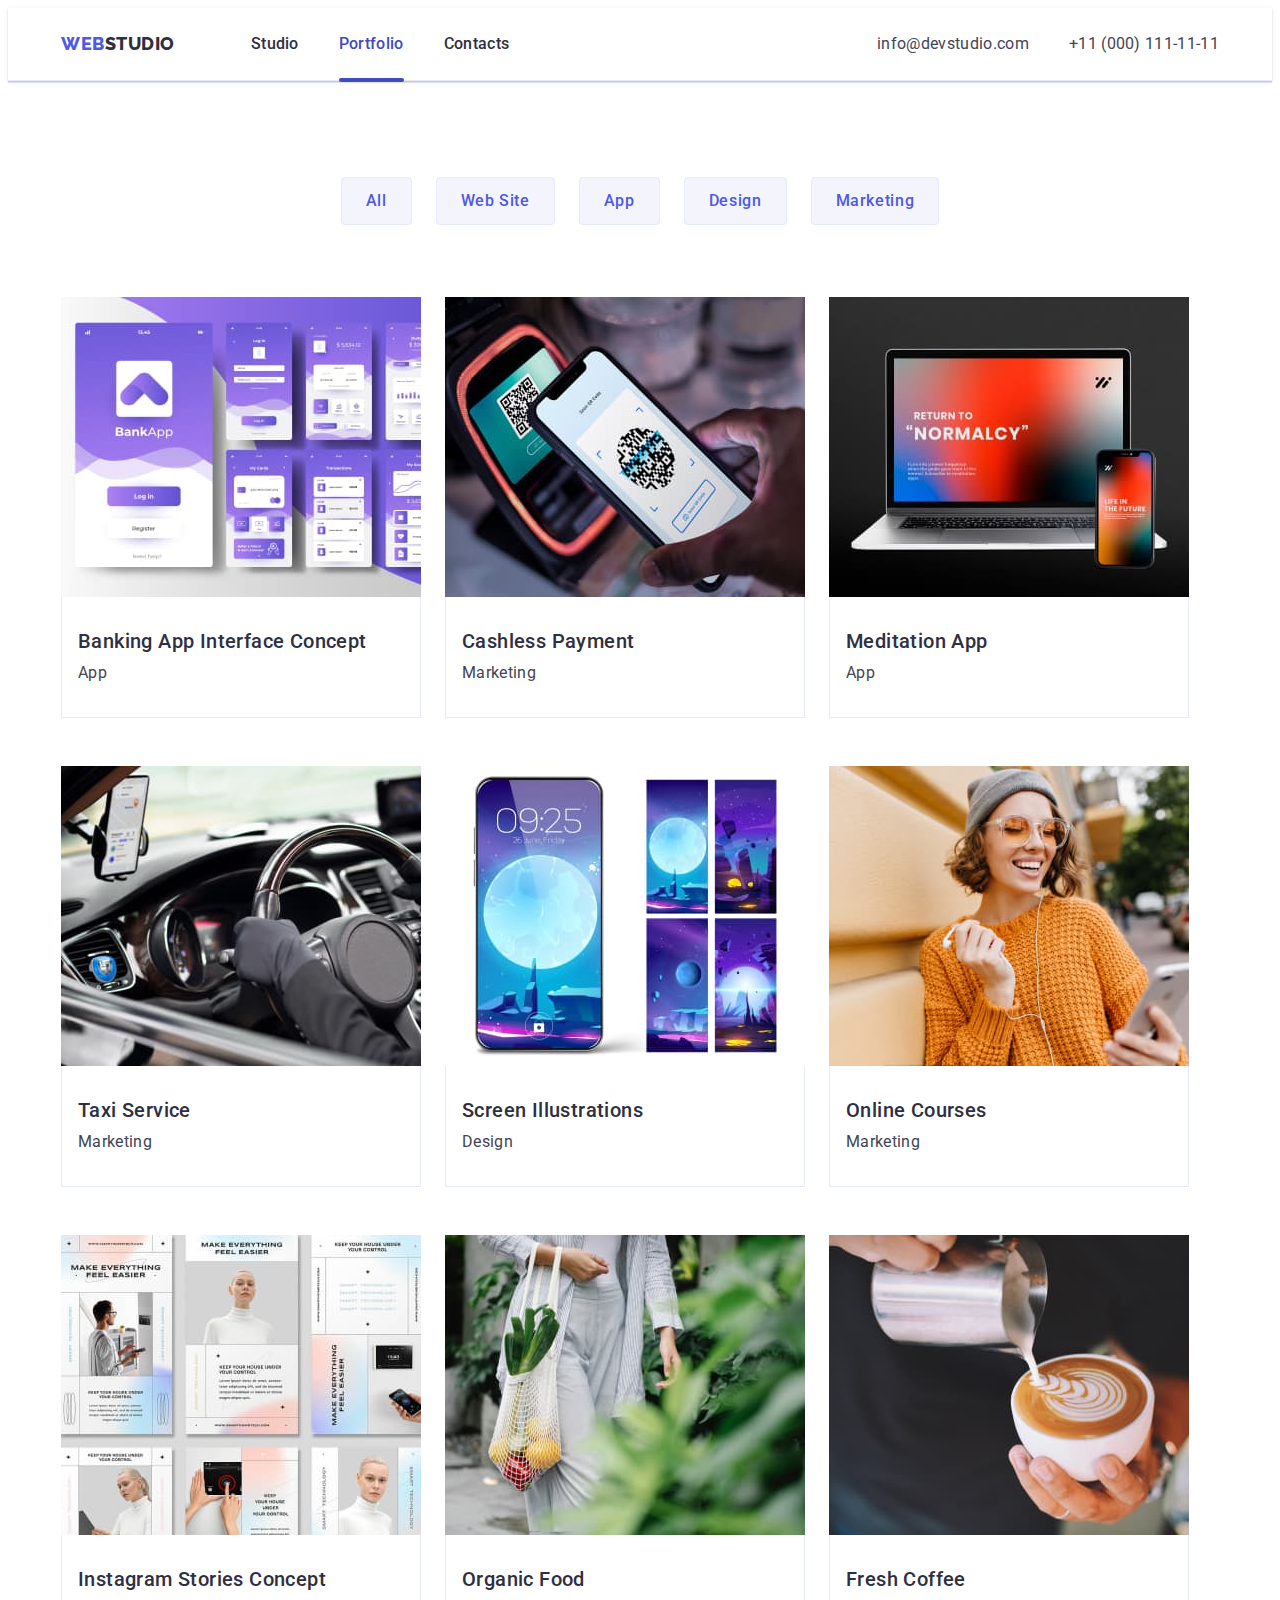
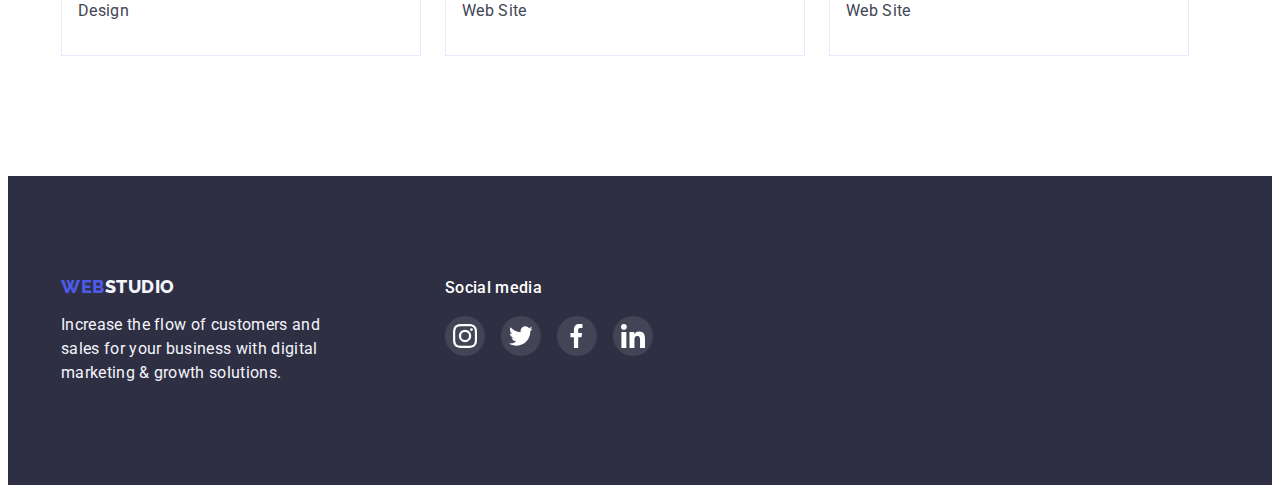
==== portfolio.html @ 13003988 "mod-6" ====
<!DOCTYPE html>
<html lang="en">

<head>
    <meta charset="UTF-8">
    <meta http-equiv="X-UA-Compatible" content="IE=edge">
    <meta name="viewport" content="width=device-width, initial-scale=1.0">
    <title>WebStudio</title>
    <link rel="preconnect" href="https://fonts.googleapis.com">
    <link rel="preconnect" href="https://fonts.gstatic.com" crossorigin>
    <link
        href="https://fonts.googleapis.com/css2?family=Raleway:wght@800&family=Roboto:wght@400;500;700;900&display=swap"
        rel="stylesheet" />
    <link rel="stylesheet" href="https://cdnjs.cloudflare.com/ajax/libs/modern-normalize/1.1.0/modern-normalize.min.css"
        integrity="sha512-wpPYUAdjBVSE4KJnH1VR1HeZfpl1ub8YT/NKx4PuQ5NmX2tKuGu6U/JRp5y+Y8XG2tV+wKQpNHVUX03MfMFn9Q=="
        crossorigin="anonymous" referrerpolicy="no-referrer" />
    <link rel="stylesheet" href="./css/styles.css" />
</head>

<body>
    <header class="header">
        <div class="container header-container">
            <nav class="header-navigation">
                <a href="./index.html" class="header-logo link">Web<span class="header-span">Studio</span></a>
                <ul class="header-list list">
                    <li class="header-item"><a class="header-link link" href="./index.html">Studio</a></li>
                    <li class="header-item"><a class="header-link link current" href="./portfolio.html">Portfolio</a></li>
                    <li class="header-item"><a class="header-link link" href="">Contacts</a></li>
                </ul>
            </nav>
            <address class="header-adress">
                <ul class="header-list list">
                    <li class="header-item">
                        <a class="header-contacts link" href="mailto:info@devstudio.com">info@devstudio.com</a>
                    </li>
                    <li class="header-item">
                        <a class="header-contacts link" href="tel:+110001111111">+11 (000) 111-11-11</a>
                    </li>
                </ul>
            </address>
        </div>
    </header>
    <main>
        <section class="works section">
            <div class="container">
                <h1 class="visually-hiden">Works</h1>
                <ul class="filter-list list">
                    <li class="filter-item">
                        <button class="filter-btn" type="button">All</button>
                    </li>
                    <li class="filter-item">
                        <button class="filter-btn" type="button">Web Site</button>
                    </li>
                    <li class="filter-item">
                        <button class="filter-btn" type="button">App</button>
                    </li>
                    <li class="filter-item">
                        <button class="filter-btn" type="button">Design</button>
                    </li>
                    <li class="filter-item">
                        <button class="filter-btn" type="button">Marketing</button>
                    </li>
                </ul>
                <ul class="works-list list">
                    <li class="filter-item">
                        <a href="" class="works-link link">
                            <div class="works-cover-wrap">  
                                <img src="./images/banking-app.jpg" alt="banking-app" width="360" height="300">
                                <p class="works-cover-text">
                                    14 Stylish and User-Friendly App Design 
                                    Concepts · Task Manager App · Calorie 
                                    Tracker App · Exotic Fruit Ecommerce 
                                    App ·Cloud Storage App
                                </p>
                            </div>
                            <div class="information-container">
                                <h2 class="works-top-text">Banking App Interface Concept</h2>
                                <p class="works-text">App</p>
                            </div>
                        </a>
                    </li>
                    <li class="filter-item">
                        <a href="" class="works-link link">
                            <div class="works-cover-wrap">
                                <img src="./images/cashless-payment.jpg" alt="cashless-payment" width="360" height="300">
                                <p class="works-cover-text">
                                    14 Stylish and User-Friendly App Design
                                    Concepts · Task Manager App · Calorie
                                    Tracker App · Exotic Fruit Ecommerce
                                    App ·Cloud Storage App
                                </p>
                            </div>
                            <div class="information-container">
                                <h2 class="works-top-text">Cashless Payment</h2>
                                <p class="works-text">Marketing</p>
                            </div>
                        </a>
                    </li>
                    <li class="filter-item">
                        <a href="" class="works-link link">
                            <div class="works-cover-wrap">
                                <img src="./images/meditation-app.jpg" alt="meditation-app" width="360" height="300">
                                <p class="works-cover-text">
                                    14 Stylish and User-Friendly App Design
                                    Concepts · Task Manager App · Calorie
                                    Tracker App · Exotic Fruit Ecommerce
                                    App ·Cloud Storage App
                                </p>
                            </div>
                            <div class="information-container">
                                <h2 class="works-top-text">Meditation App</h2>
                                <p class="works-text">App</p>
                            </div>
                        </a>
                    </li>
                    <li class="filter-item">
                        <a href="" class="works-link link">
                            <div class="works-cover-wrap">
                                <img src="./images/taxi-service.jpg" alt="taxi-service" width="360" height="300">
                                <p class="works-cover-text">
                                    14 Stylish and User-Friendly App Design
                                    Concepts · Task Manager App · Calorie
                                    Tracker App · Exotic Fruit Ecommerce
                                    App ·Cloud Storage App
                                </p>
                            </div>
                            <div class="information-container">
                                <h2 class="works-top-text">Taxi Service</h2>
                                <p class="works-text">Marketing</p>
                            </div>
                        </a>
                    </li>
                    <li class="filter-item">
                        <a href="" class="works-link link">
                            <div class="works-cover-wrap">
                                <img src="./images/screen-illustrations.jpg" alt="screen-illustrations" width="360"
                                    height="300">
                                <p class="works-cover-text">
                                    14 Stylish and User-Friendly App Design
                                    Concepts · Task Manager App · Calorie
                                    Tracker App · Exotic Fruit Ecommerce
                                    App ·Cloud Storage App
                                </p>
                            </div>
                            <div class="information-container">
                                <h2 class="works-top-text">Screen Illustrations</h2>
                                <p class="works-text">Design</p>
                            </div>
                        </a>
                    </li>
                    <li class="filter-item">
                        <a href="" class="works-link link">
                            <div class="works-cover-wrap">
                                <img src="./images/online-courses.jpg" alt="online-courses" width="360" height="300">
                                <p class="works-cover-text">
                                    14 Stylish and User-Friendly App Design
                                    Concepts · Task Manager App · Calorie
                                    Tracker App · Exotic Fruit Ecommerce
                                    App ·Cloud Storage App
                                </p>
                            </div>
                            <div class="information-container">
                                <h2 class="works-top-text">Online Courses</h2>
                                <p class="works-text">Marketing</p>
                            </div>
                        </a>
                    </li>
                    <li class="filter-item">
                        <a href="" class="works-link link">
                            <div class="works-cover-wrap">
                                <img src="./images/instagram-stories.jpg" alt="instagram-stories" width="360" height="300">
                                <p class="works-cover-text">
                                    14 Stylish and User-Friendly App Design
                                    Concepts · Task Manager App · Calorie
                                    Tracker App · Exotic Fruit Ecommerce
                                    App ·Cloud Storage App
                                </p>
                            </div>
                            <div class="information-container">
                                <h2 class="works-top-text">Instagram Stories Concept</h2>
                                <p class="works-text">Design</p>
                            </div>
                        </a>
                    </li>
                    <li class="filter-item">
                        <a href="" class="works-link link">
                            <div class="works-cover-wrap">
                                <img src="./images/organic-food.jpg" alt="organic-food" width="360" height="300">
                                <p class="works-cover-text">
                                    14 Stylish and User-Friendly App Design
                                    Concepts · Task Manager App · Calorie
                                    Tracker App · Exotic Fruit Ecommerce
                                    App ·Cloud Storage App
                                </p>
                            </div>
                            <div class="information-container">
                                <h2 class="works-top-text">Organic Food</h2>
                                <p class="works-text">Web Site</p>
                            </div>
                        </a>
                    </li>
                    <li class="filter-item">
                        <a href="" class="works-link link">
                            <div class="works-cover-wrap">
                                <img src="./images/fresh-coffee.jpg" alt="fresh-coffee" width="360" height="300">
                                <p class="works-cover-text">
                                    14 Stylish and User-Friendly App Design
                                    Concepts · Task Manager App · Calorie
                                    Tracker App · Exotic Fruit Ecommerce
                                    App ·Cloud Storage App
                                </p>
                            </div>
                            <div class="information-container">
                                <h2 class="works-top-text">Fresh Coffee</h2>
                                <p class="works-text">Web Site</p>
                            </div>
                        </a>
                    </li>
                </ul>
            </div>
        </section>
    </main>
    <footer class="footer">
        <div class="container footer-container">
            <div class="footer-information">
                <a href="./index.html" class="footer-logo link">Web<span class="footer-span">Studio</span></a>
                <p class="footer-text">
                    Increase the flow of customers and sales for your business with digital marketing & growth solutions.
                </p>
            </div>
                <div class="footer-container-soc">
                    <h3 class="footer-top-text">
                        Social media
                    </h3>
                    <ul class="footer-soc-list list">
                        <li class="footer-soc-item">
                            <a class="footer-soc-link link" href>
                                <svg class="footer-soc-icon" width="24" height="24">
                                    <use href="./images/icons.svg#icon-instagram"></use>
                                </svg>
                            </a>
                        </li>
                        <li class="footer-soc-item">
                            <a class="footer-soc-link link" href>
                                <svg class="footer-soc-icon" width="24" height="24">
                                    <use href="./images/icons.svg#icon-twitter"></use>
                                </svg>
                            </a>
                        </li>
                        <li class="footer-soc-item">
                            <a class="footer-soc-link link" href>
                                <svg class="footer-soc-icon" width="24" height="24">
                                    <use href="./images/icons.svg#icon-facebook"></use>
                                </svg>
                            </a>
                        </li>
                        <li class="footer-soc-item">
                            <a class="footer-soc-link link" href>
                                <svg class="footer-soc-icon" width="24" height="24">
                                    <use href="./images/icons.svg#icon-linkedin"></use>
                                </svg>
                            </a>
                        </li>
                    </ul>
                </div>
        </div>
    </footer>
</body>

</html>
---- css/styles.css ----
:root {
    --color-iris: #4d5ae5;
    --color-ocean: #404bbf;
    --color-navy-blue: #2e2f42;
    --color-green: #31d0aa;
    --color-slate: #434455;
    --color-light-slate: #8e8f99;
    --color-cornflower: #e7e9fc;
    --color-cloud: #f4f4fd;
    --color-navy-blue-modal: #2e2f42;
    --color-grey: #2e2f42;
    --color-white: #ffffff;
    --color-dairy: #fcfcfc;
}

p,
h1,
h2,
h3,
h5,
h6,
ul {
    margin: 0;
}

ul {
    margin: 0;
    padding-left: 0;
}

button {
    cursor: pointer;
}

address {
    font-style: normal;
}

body {
    font-family: 'Roboto', sans-serif;
    color: #434455;
    background-color: #FFFFFF;
}

.list {
    list-style: none;
}

.link {
    text-decoration: none;
}

.container {
    width: 1158px;
    padding-left: 15px;
    padding-right: 15px;
    margin: 0 auto;
}

img {
    display: block;
    max-width: 100%;
    height: auto;
}

.section {
    padding-top: 120px;
    padding-bottom: 120px;
}

.visually-hiden {
    position: absolute;
    white-space: nowrap;
    width: 1px;
    height: 1px;
    overflow: hidden;
    border: 0;
    padding: 0;
    clip: rect(0 0 0 0);
    clip-path: inset(50%);
    margin: -1px;
}


/*-----------------HEADER----------*/

.header {
    background-color: #ffffff;
    padding-top: 24px;
    padding-bottom: 24px;
    border-bottom: 1px solid #e7e9fc;
    box-shadow: 0px 2px 1px rgba(46, 47, 66, 0.08),
        0px 1px 1px rgba(46, 47, 66, 0.16),
        0px 1px 6px rgba(46, 47, 66, 0.08);

}

.header-container {
    display: flex;
    align-items: center;
    justify-content: space-between;
}

.header-navigation {
    display: flex;
    align-items: center;
    justify-content: space-between;
}

.header-logo {
    font-family: 'Raleway', sans-serif;
    font-style: normal;
    font-weight: 800;
    font-size: 18px;
    line-height: 1.17;
    letter-spacing: 0.03em;
    color: #4D5AE5;
    text-transform: uppercase;
    margin-right: 76px
}

.header-span {
    font-family: 'Raleway';
    font-style: normal;
    font-weight: 800;
    font-size: 18px;
    line-height: 1.16;
    letter-spacing: 0.03em;
    color: #2E2F42;
    text-transform: uppercase;
}

.header-list {
    display: flex;
    gap: 40px;
}

.header-item {}


.header-link {
    font-family: 'Roboto';
    font-weight: 500;
    font-size: 16px;
    line-height: 1.5;
    letter-spacing: 0.02em;
    color: #2E2F42;
    transition: color 250ms cubic-bezier(0.4, 0, 0.2, 1);
}

.header-link:hover {
    color: #404bbf;
}

.header-link:focus {
    color: #404bbf;
}


.header-adress {
    font-style: normal;
}

.header-contacts {
    font-style: normal;
    font-weight: 400;
    font-size: 16px;
    line-height: 1.5;
    letter-spacing: 0.02em;
    color: #434455;
    transition: color 250ms cubic-bezier(0.4, 0, 0.2, 1);
}

.header-contacts:hover {
    color: #404bbf;
}

.header-contacts:focus {
    color: #404bbf;
}

.current {
    position: relative;
    color: #404bbf;
}

.current::after {
    content: '';
    position: absolute;
    left: 0;
    top: 44px;
    width: 100%;
    height: 4px;
    border-radius: 2px;
    background-color: #404BBF;

}

/*-------------Hero--------------*/
.hero {
    margin: 0 auto;
    padding-top: 0;
    padding-bottom: 0;
    max-width: 1440px;
    background: #2E2F42;
    background-image: linear-gradient(rgba(46, 47, 66, 0.7),
            rgba(46, 47, 66, 0.7)),
        url(../images/hero-bg.jpg);
    background-repeat: no-repeat;
    background-position: center;
    background-size: cover;
    padding-top: 188px;
    padding-bottom: 188px;
    text-align: center;

}

.hero-container {}

.hero-title {
    font-weight: 700;
    font-size: 56px;
    line-height: 1.07;
    text-align: center;
    margin: 0 auto;
    letter-spacing: 0.02em;
    color: #FFFFFF;
    margin-bottom: 48px;
    max-width: 496px;
}

.hero-btn {
    width: 169px;
    height: 56px;
    font-family: 'Roboto', sans-serif;
    font-weight: 500;
    font-size: 16px;
    line-height: 1.50;
    letter-spacing: 0.04em;
    color: #FFFFFF;
    background: #4D5AE5;
    box-shadow: 0px 4px 4px rgba(0, 0, 0, 0.15);
    border-radius: 4px;
    border: none;
    transition: background-color 250ms cubic-bezier(0.4, 0, 0.2, 1), color 250ms cubic-bezier(0.4, 0, 0.2, 1);
}

.hero-btn:is(:hover, :focus) {
    background-color: #404BBF;
}

.hero-btn:focus {
    background-color: #404BBF;
}

/*-------------Priority------------*/
.priority {
    padding-bottom: 0;
}

.priority-list {
    display: flex;
    gap: 24px;
    margin: 0 auto;
}

.priority-item {
    width: calc((100% - 72px) / 4);

}

.priority-icon {
    display: flex;
    justify-content: center;
    align-items: center;
    width: 264px;
    height: 112px;
    background-color: #F4F4FD;
}

.priority-top-text {
    font-weight: 500;
    font-size: 20px;
    line-height: 1.2;
    letter-spacing: 0.02em;
    color: #2E2F42;
    margin-top: 8px;
    margin-bottom: 8px;
}

.priority-text {
    font-weight: 400;
    font-size: 16px;
    line-height: 1.5;
    letter-spacing: 0.02em;
    color: #434455;
}

/*----------About----------*/
.about {
    background: white;
}

.about section {
    padding-top: 0px;
}

.about-list {
    display: flex;
    gap: 24px;
}

.about-subtitle {
    font-weight: 700;
    font-size: 36px;
    line-height: 1.1;
    text-align: center;
    letter-spacing: 0.02em;
    text-transform: capitalize;
    color: #2E2F42;
    margin-bottom: 72px;
}

/*----------------Team----------*/
.team {
    background-color: #F4F4FD
}

.team-subtitle {
    font-weight: 700;
    font-size: 36px;
    line-height: 1.11;
    letter-spacing: 0.02em;
    text-align: center;
    text-transform: capitalize;
    color: #2E2F42;
    margin-bottom: 72px;
}

.team-list {
    display: flex;
    gap: 24px;
}

.team-item {
    background-color: #FFFFFF;
    width: calc((100% - 72px) / 4);
    border-radius: 4px;
}

.team-container {
    padding: 32px 16px;
}

.team-top-text {
    font-weight: 500;
    font-size: 20px;
    line-height: 1.2;
    letter-spacing: 0.02em;
    background-color: #FFFFFF;
    color: #2E2F42;
    margin-bottom: 8px;
    text-align: center;
}

.team-text {
    font-weight: 400;
    font-size: 16px;
    line-height: 1.5;
    letter-spacing: 0.02em;
    color: #434455;
    text-align: center;
    margin-bottom: 8px;
}

.workers-soc-list {
    display: flex;
    justify-content: center;
    gap: 24px;
}

.workers-soc-item {
    width: 40px;
    height: 40px;
}

.workers-soc-link {
    width: 100%;
    height: 100%;
    border-radius: 50%;
    background-color: #4D5AE5;
    display: flex;
    align-items: center;
    justify-content: center;
    transition: background-color 250ms cubic-bezier(0.4, 0, 0.2, 1);
}

.workers-soc-icon {
    fill: #FFFFFF;
}

.workers-soc-link:hover {
    background-color: #404BBF;
}

.workers-soc-link:focus {
    background-color: #404BBF;
}

/*-------------Client---------*/

.client-container {}

.client-subtitle {
    font-size: 36px;
    line-height: 1.11;
    text-align: center;
    letter-spacing: 0.02em;
    text-transform: capitalize;
    color: var(--color-grey);
    margin-bottom: 72px;
}

.client-list {
    display: flex;
    justify-content: center;
    gap: 24px;
}

.client-item {
    min-width: 168px;
    min-height: 88px;
}

.client-soc-link {
    width: 100%;
    height: 100%;
    border-radius: 4px;
    border: 1px solid #8E8F99;
    background-color: transparent;
    display: flex;
    align-items: center;
    justify-content: center;
    transition: border 250ms cubic-bezier(0.4, 0, 0.2, 1);
}

.client-soc-icon {
    fill: #8E8F99;
    transition: fill 250ms cubic-bezier(0.4, 0, 0.2, 1);
}

.client-soc-link:hover {
    border-color: var(--color-ocean);

}

.client-soc-link:hover>.client-soc-icon {
    fill: var(--color-ocean);
}

.client-soc-link:focus {
    width: 100%;
    height: 100%;
    border: 1px solid var(--color-ocean);
    border-radius: 4px;
}

.client-soc-link:focus>.client-soc-icon {
    fill: var(--color-ocean);
}

/*---------Filter------------*/
.filter {}

.filter-item {
    position: relative;
}

.filter-list {
    display: flex;
    margin-bottom: 72px;
    justify-content: center;
    gap: 24px;
}

.filter-btn {
    height: 48px;
    font-family: 'Roboto', sans-serif;
    font-weight: 500;
    font-size: 16px;
    line-height: 1.5;
    display: flex;
    align-items: center;
    text-align: center;
    letter-spacing: 0.04em;
    color: var(--color-iris);
    background-color: #F4F4FD;
    cursor: pointer;
    background: #f4f4fd;
    border: 1px solid #E7E9FC;
    border-radius: 4px;
    padding: 12px 24px;
    transition: background-color 250ms cubic-bezier(0.4, 0, 0.2, 1), color 250ms cubic-bezier(0.4, 0, 0.2, 1), box-shadow 250ms cubic-bezier(0.4, 0, 0.2, 1), border-color 250ms cubic-bezier(0.4, 0, 0.2, 1)
}

.filter-btn:hover {
    color: #FFFFFF;
    background-color: #404BBF;
    box-shadow: 0px 3px 1px rgba(0, 0, 0, 0.1),
        0px 2px 1px rgba(0, 0, 0, 0.08),
        0px 2px 2px rgba(0, 0, 0, 0.12);
    border-color: transparent;
}

.filter-btn:focus {
    color: #FFFFFF;
    background-color: #404BBF;
    box-shadow: 0px 3px 1px rgba(0, 0, 0, 0.1),
        0px 2px 1px rgba(0, 0, 0, 0.08),
        0px 2px 2px rgba(0, 0, 0, 0.12);
    border-color: transparent;
}

/*----------Works------------*/

.works {
    padding-top: 96px;
    padding-bottom: 120px;
}

.works-list {
    display: flex;
    flex-wrap: wrap;
    gap: 48px 24px;
}

.information-container {
    border: 1px solid #E7E9FC;
    padding-top: 32px;
    padding-bottom: 32px;
    padding-left: 16px;
    padding-right: 16px;
    border-top: none;
}

.works-top-text {
    font-weight: 500;
    font-size: 20px;
    line-height: 1.2;
    letter-spacing: 0.02em;
    color: #2E2F42;
    margin-bottom: 8px;
}

.works-text {
    font-weight: 400;
    font-size: 16px;
    line-height: 1.5;
    letter-spacing: 0.02em;
    color: #434455;
}

.works-cover-wrap {
    position: relative;
    overflow: hidden;
}

.works-cover-text {
    position: absolute;
    top: 0;
    font-family: 'Roboto';
    font-style: normal;
    font-size: 16px;
    font-weight: 400;
    color: #F4F4FD;
    background-color: #4D5AE5;
    line-height: 1.50;
    letter-spacing: 0.02em;
    padding: 40px;
    height: 100%;
    transform: translateY(100%);
    transition: transform 250ms cubic-bezier(0.4, 0, 0.2, 1);
}

.works-link {
    text-decoration: none;
    display: block;
    transition: box-shadow 250ms cubic-bezier(0.4, 0, 0.2, 1);
}

.works-link:hover .works-cover-text {
    transform: translate(0);
}

.works-link:hover {
    box-shadow: 0px 1px 6px rgba(46, 47, 66, 0.08), 0px 1px 1px rgba(46, 47, 66, 0.16), 0px 2px 1px rgba(46, 47, 66, 0.08);
}

.works-link:focus .works-cover-text {
    transform: translate(0);
}

.works-link:focus {
    box-shadow: 0px 1px 6px rgba(46, 47, 66, 0.08), 0px 1px 1px rgba(46, 47, 66, 0.16), 0px 2px 1px rgba(46, 47, 66, 0.08);
}


/*-------------Footer----------*/
.footer {
    background: #2E2F42;
    padding-top: 100px;
    padding-bottom: 100px;
}

.footer-container {
    display: flex;
    align-items: baseline;
    justify-content: flex-start;
}

.footer-logo {
    font-family: 'Raleway', sans-serif;
    font-style: normal;
    font-weight: 800;
    font-size: 18px;
    line-height: 1.17;
    letter-spacing: 0.03em;
    text-transform: uppercase;
    color: #4D5AE5;
    margin-bottom: 16px;
}

.footer-span {
    font-family: 'Raleway';
    font-style: normal;
    font-weight: 800;
    font-size: 18px;
    line-height: 1.17;
    letter-spacing: 0.03em;
    color: #F4F4FD;
}

.footer-text {
    font-family: 'Roboto';
    font-style: normal;
    font-weight: 400;
    font-size: 16px;
    line-height: 1.5;
    letter-spacing: 0.02em;
    color: #F4F4FD;
    width: 264px;
    margin-top: 16px;
}

.footer-container-soc {

    margin-left: 120px;
}

.footer-top-text {
    font-weight: 500;
    font-size: 16px;
    line-height: 1.50;
    letter-spacing: 0.02em;
    color: #FFFFFF;
    margin-bottom: 16px;
}

.footer-soc-list {
    display: flex;
    justify-content: center;
    gap: 16px;
}

.footer-soc-item {
    width: 40px;
    height: 40px;
}

.footer-soc-link {
    width: 100%;
    height: 100%;
    border-radius: 50%;
    background-color: #434455;
    display: flex;
    align-items: center;
    justify-content: center;
    transition: background-color 250ms cubic-bezier(0.4, 0, 0.2, 1);
}

.footer-soc-icon {
    fill: #FFFFFF;
}

.footer-soc-link:hover {
    background-color: var(--color-green);
}

.footer-soc-link:focus {
    background-color: var(--color-green);
}

.backdrop {
    position: fixed;
    top: 0;
    width: 100%;
    height: 100%;
    background: rgba(46, 47, 66, 0.4);
    transition: opacity 250ms cubic-bezier(0.4, 0, 0.2, 1), visibility 250ms cubic-bezier(0.4, 0, 0.2, 1);
}

.modal {
    width: 408px;
    min-height: 576px;
    background: #FCFCFC;
    border-radius: 4px;
    position: absolute;
    top: 50%;
    left: 50%;
    transform: translate(-50%, -50%) scale(1);
    transition: transform 250ms cubic-bezier(0.4, 0, 0.2, 1);
    padding: 24px;
}

.backdrop.is-hidden .modal {
    transform: translate(-50%, -50%) scale(0);

}

.modal-close-btn {
    width: 24px;
    height: 24px;
    background-color: #E7E9FC;
    border-radius: 50%;
    border: 1px solid rgba(0, 0, 0, 0.1);
    display: flex;
    align-items: center;
    justify-content: center;
    margin-left: auto;
    transition: background-color 250ms cubic-bezier(0.4, 0, 0.2, 1), fill 250ms cubic-bezier(0.4, 0, 0.2, 1);
}

.modal-close-btn:hover {
    background-color: var(--color-ocean);
    fill: #FFFFFF;
}

.modal-close-btn:focus {
    background-color: var(--color-ocean);
    fill: #FFFFFF;
}

.is-hidden {
    opacity: 0;
    visibility: hidden;
    pointer-events: none;
}
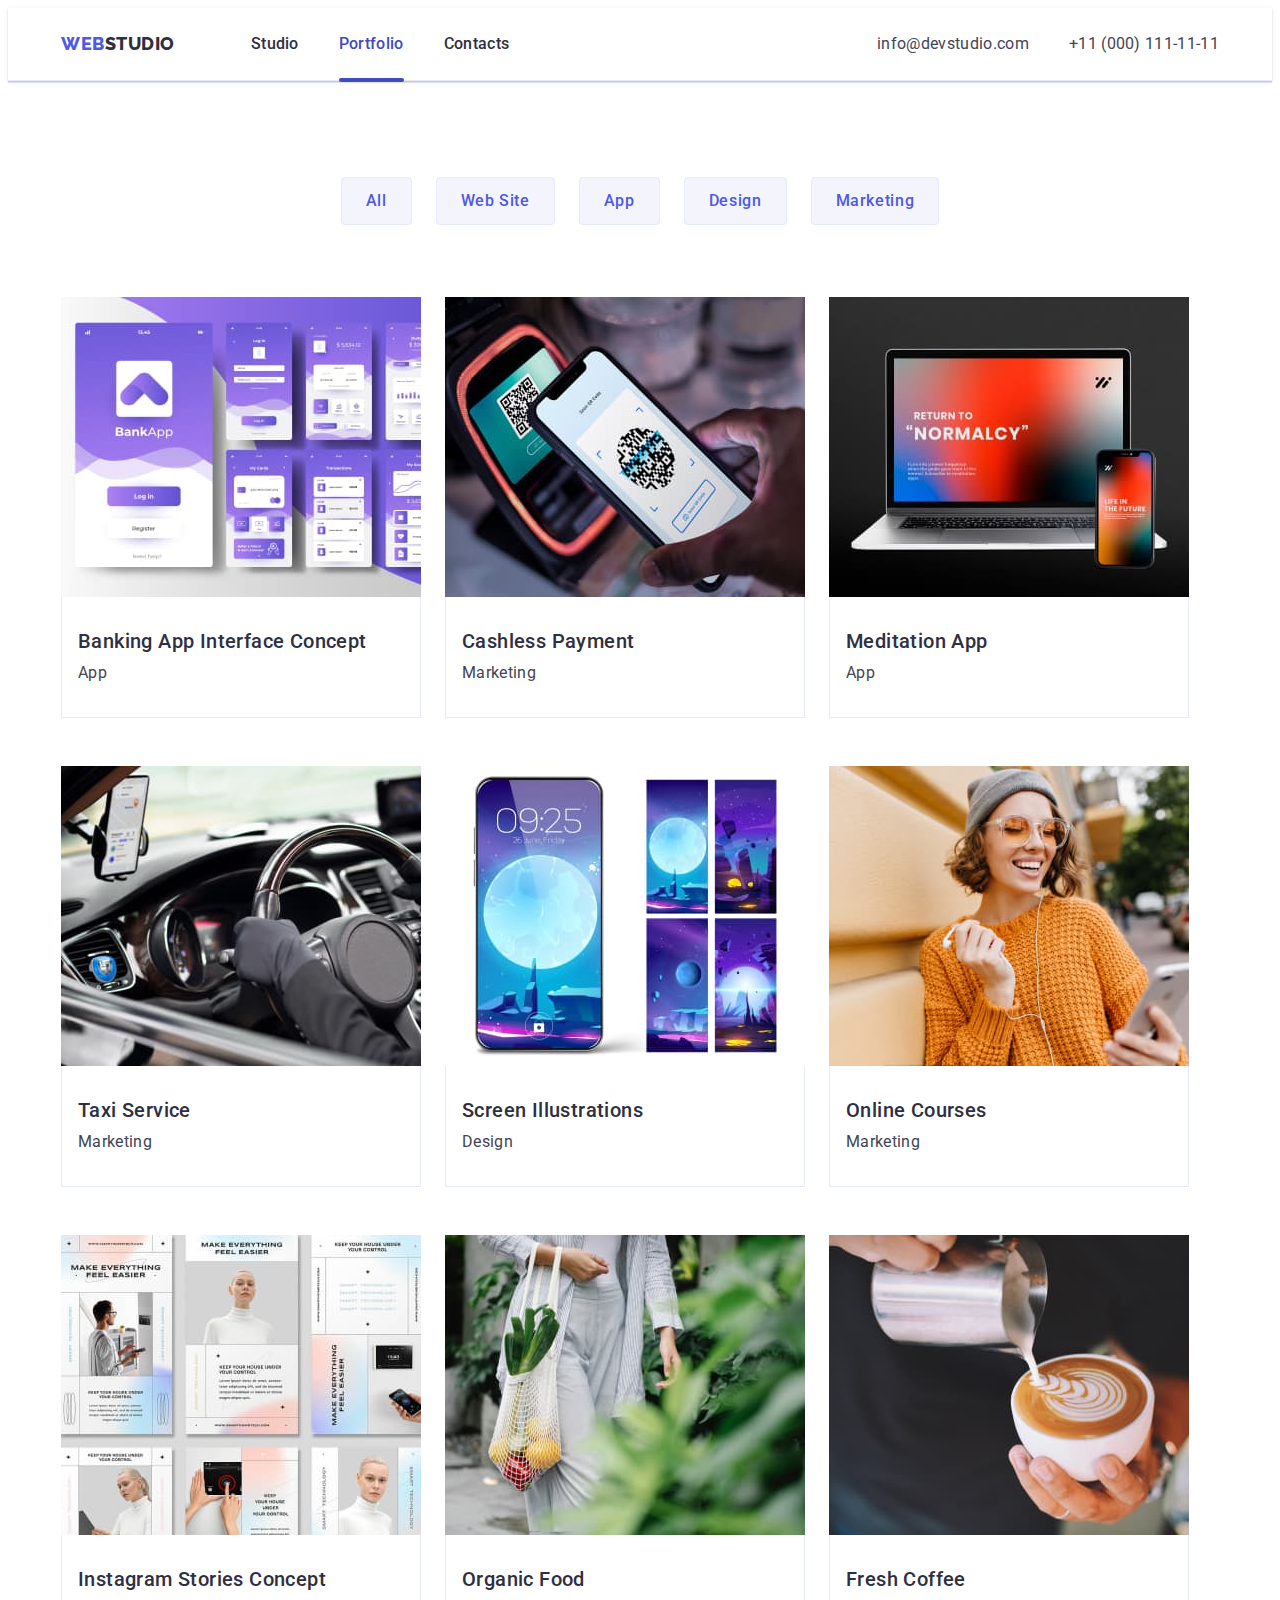
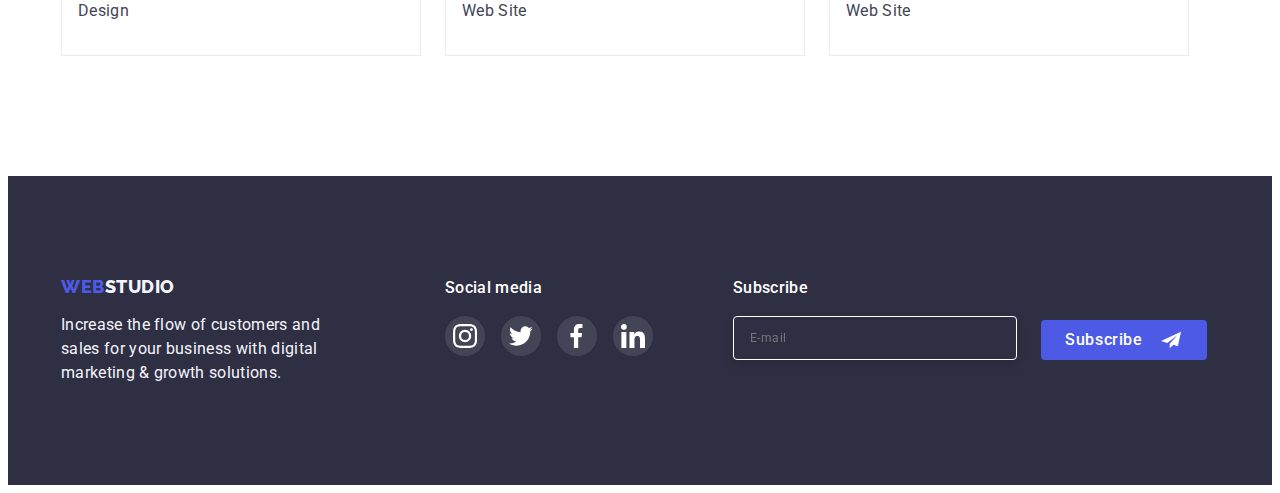
==== commit 01c6d0bc: "mod-6" ====
--- a/portfolio.html
+++ b/portfolio.html
@@ -263,6 +263,23 @@
                         </li>
                     </ul>
                 </div>
+                <div class="email-input">
+                    <form class="email-form">
+                        <div class="email-modal-field">
+                            <p class="subscribe-title">Subscribe</p>
+                            <div class="subscribe-input-wrap">
+                                <input type="subscribe" name="subscribe" id="subscribe" class="subscribe-modal-input"
+                                    placeholder="E-mail" required />
+                            </div>
+                        </div>
+                        <button class="email-footer-btn" type="submit">Subscribe
+                            <svg class="plane-icon" width="24" height="20">
+                                <use href="./images/icons.svg#icon-telega"></use>
+                            </svg>
+                        </button>
+                    </form>
+                </div>
+            </div>    
         </div>
     </footer>
 </body>
--- a/css/styles.css
+++ b/css/styles.css
@@ -699,6 +699,73 @@
 .footer-soc-link:focus {
     background-color: var(--color-green);
 }
+.email-input{
+    margin-left: 80px;
+}
+.email-form{
+    display: flex;
+    align-items: flex-end;
+    justify-content: center;
+}
+.subscribe-title{
+    font-family: 'Roboto';
+    font-style: normal;
+    font-weight: 500;
+    font-size: 16px;
+    line-height: 1.50;
+    letter-spacing: 0.02em;
+    color: #FFFFFF;
+    margin-bottom: 16px;
+}
+.subscribe-input-wrap{
+    color: #FFFFFF;
+}
+.subscribe-modal-input{
+    height: 40px;
+    width: 264px;
+    border: 1px solid #ffffff;
+    filter: drop-shadow(0px 4px 4px rgba(0, 0, 0, 0.15));
+    border-radius: 4px;
+    background: #2E2F42;
+    font-family: 'Roboto';
+    font-style: normal;
+    font-weight: 400;
+    font-size: 12px;
+    line-height: 2;
+    display: flex;
+    align-items: center;
+    letter-spacing: 0.04em;
+    color: #FFFFFF;
+    padding-left: 16px;
+}
+.email-footer-btn{
+    height: 40px;
+    min-width: 165px;
+    display: flex;
+    flex-direction: row;
+    justify-content: center;
+    align-items: center;
+    background: #4d5ae5;
+    border-radius: 4px;
+    margin-left: 24px;
+    font-family: 'Roboto';
+    font-style: normal;
+    font-weight: 500;
+    font-size: 16px;
+    line-height: 1.50;
+    display: flex;
+    align-items: center;
+    text-align: center;
+    letter-spacing: 0.04em;
+    color: #FFFFFF;
+    gap: 16px;
+    padding-left: 24px;
+    padding-right: 24px;
+    border: none;
+}
+.plane-icon{
+    fill: #ffffff;
+}
 
 .backdrop {
     position: fixed;
@@ -708,7 +775,7 @@
     background: rgba(46, 47, 66, 0.4);
     transition: opacity 250ms cubic-bezier(0.4, 0, 0.2, 1), visibility 250ms cubic-bezier(0.4, 0, 0.2, 1);
 }
-
+/*---------------Modal------------*/
 .modal {
     width: 408px;
     min-height: 576px;
@@ -754,4 +821,148 @@
     opacity: 0;
     visibility: hidden;
     pointer-events: none;
-}+}
+.modal-tittle{
+    font-weight: 500;
+    font-size: 16px;
+    line-height: 1.50;
+    text-align: center;
+    letter-spacing: 0.02em;
+    color: #2E2F42;
+    margin-top: 24px;
+}
+.input-wrap{
+    position: relative;
+}
+.modal-input{
+    width: 360px;
+    height: 40px;
+    border: 1px solid #2E2F42;
+    border-radius: 4px;
+    outline: transparent;
+    padding-left: 38px;
+    font-weight: 400;
+    font-size: 12px;
+    line-height: 1.17;
+    letter-spacing: 0.04em;
+    color: #2e2f42;
+}
+.modal-form{
+    display: flex;
+    flex-direction: column;
+    align-items: center;
+}
+.modal-input:focus{
+    border-color: #4D5AE5;
+}
+.modal-input:focus + .modal-icon {
+    fill: #4D5AE5;
+}
+.modal-textarea:focus{
+    border-color: #4D5AE5;
+}
+.modal-icon{
+    position: absolute;
+    left: 16px;
+    top: 50%;
+    transform: translateY(-50%);
+}
+.modal-label{
+    display: inline-block;
+    font-weight: 400;
+    font-size: 12px;
+    line-height: 1.17px;
+    letter-spacing: 0.04em;
+    color: #8E8F99;
+    margin-bottom: 4px;
+}
+.modal-label span {
+    display: block;
+    margin-top: 16px;
+    cursor: pointer;
+}
+.modal-textarea{
+    width: 360px;
+    height: 120px;
+    border: 1px solid #2E2F42;
+    border-radius: 4px;
+    outline: transparent;
+    font-weight: 400;
+    font-size: 12px;
+    line-height: 1.16;
+    letter-spacing: 0.04em;
+    color: #2e2f42;
+    padding-top: 8px;
+    padding-left: 16px;
+    resize: none;
+}
+.modal-btn{
+    width: 169px;
+    height: 56px;
+    font-family: 'Roboto';
+    font-style: normal;
+    font-weight: 500;
+    font-size: 16px;
+    line-height: 1.5;
+    display: flex;
+    align-items: center;
+    justify-content: center;
+    text-align: center;
+    letter-spacing: 0.04em;
+    color: #FFFFFF;
+    flex: none;
+    order: 0;
+    flex-grow: 0;
+    background-color: #4D5AE5;
+    box-shadow: 0px 4px 4px rgba(0, 0, 0, 0.15);
+    border-radius: 4px;
+    border-color: transparent;
+    margin-top: 16px;
+    transition: background-color 250ms cubic-bezier(0.4, 0, 0.2, 1);
+}
+.check-text{
+    width: 338px;
+    height: 16px;
+    font-weight: 400;
+    font-size: 12px;
+    line-height: 1.16px;
+    letter-spacing: 0.04em;
+    color: #8E8F99;
+    order: 1;
+    display: flex;
+    align-items: center;
+    margin-top: 16px;
+}
+.check-text span{
+    width: 16px;
+    height: 16px;
+    border: 1px solid #2E2F42;
+    border-radius: 2px;
+    margin-right: 8px;
+    display: flex;
+    align-items: center;
+    justify-content: center;
+    fill: transparent;
+}
+.input-check:checked + .check-text span {
+    background-color: #404BBF;
+    border: none;
+    fill: #F4F4FD;
+}
+.input-check:focus + .check-text span {
+    border-color: #404bbf;
+}
+/*.check-text::before{
+    content: '';
+    width: 16px;
+    height: 16px;
+    border: 1px solid #2E2F42;
+    border-radius: 2px;
+    margin-right: 8px;
+}
+.input-check:checked + .check-text::before{
+    background-color: #404BBF;
+    background-image: url(../images/Vector.svg);
+    background-position: center;
+    background-repeat: no-repeat;
+}*/